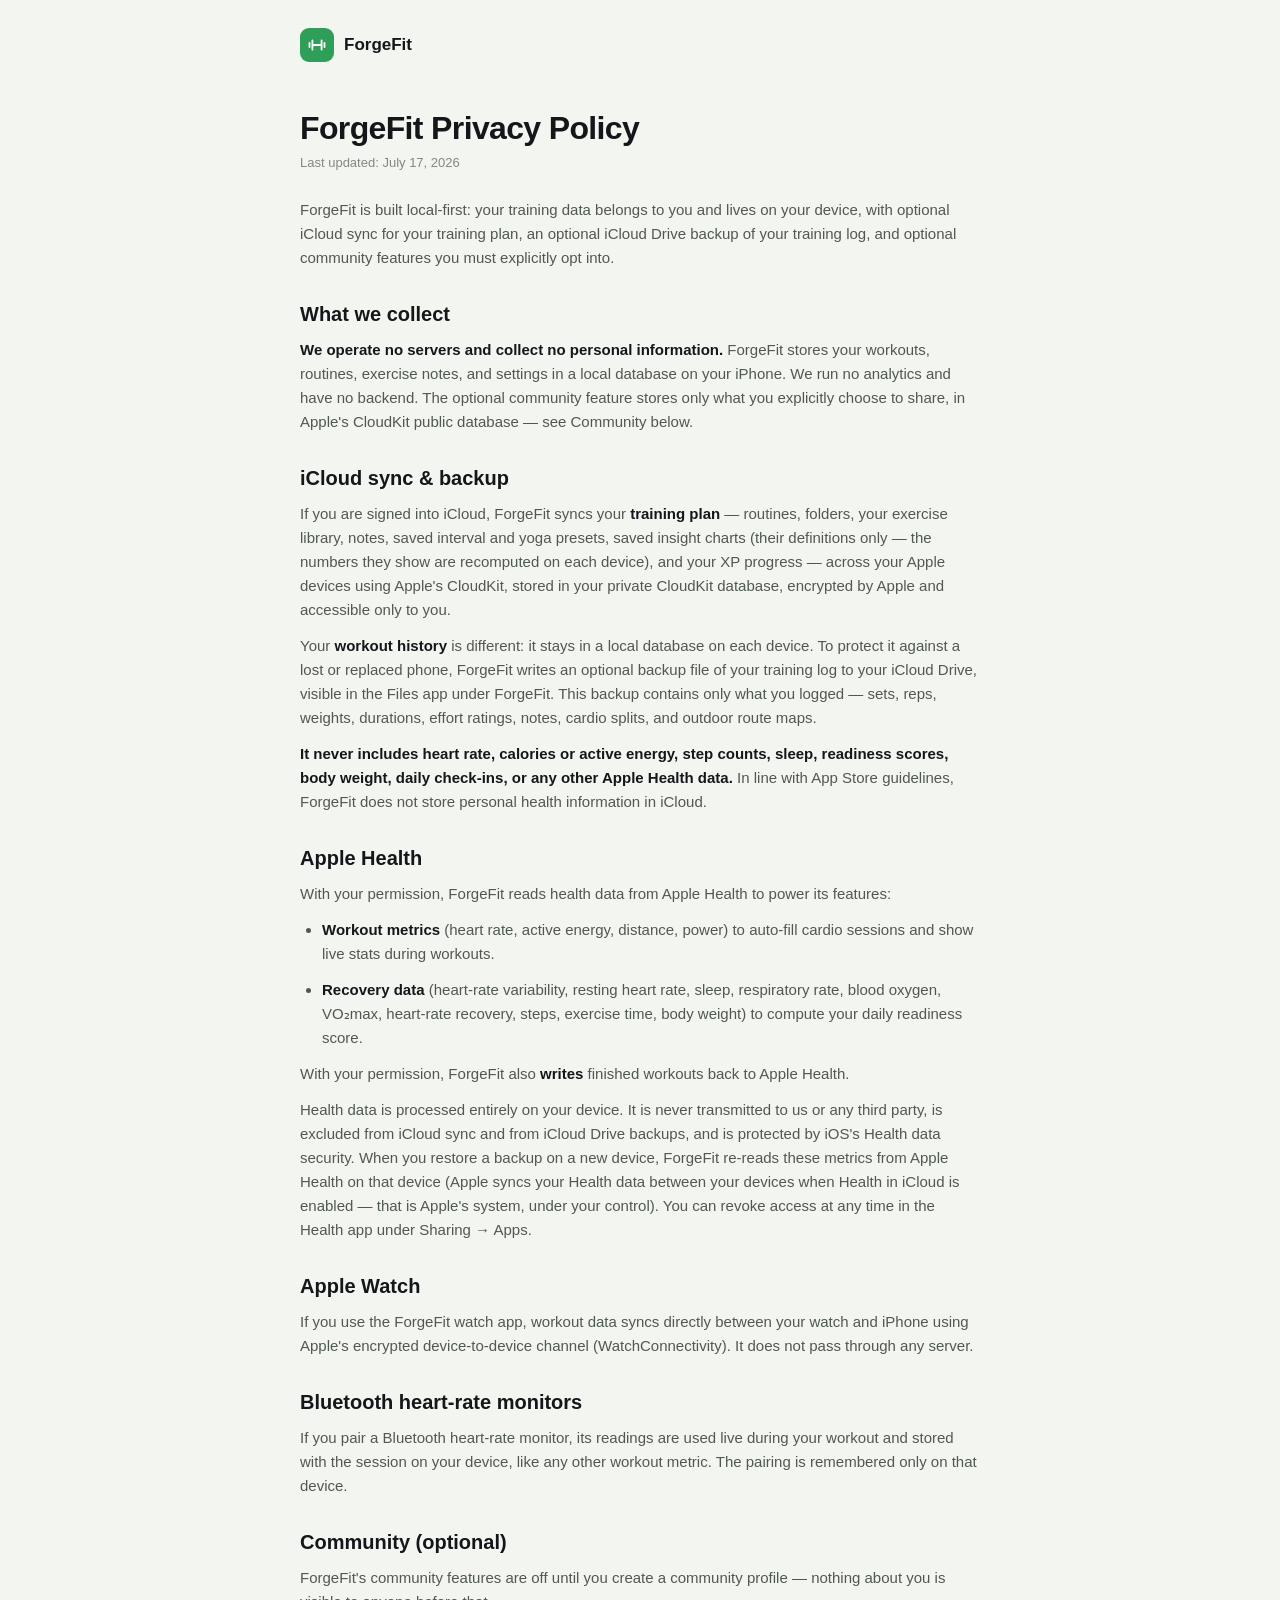
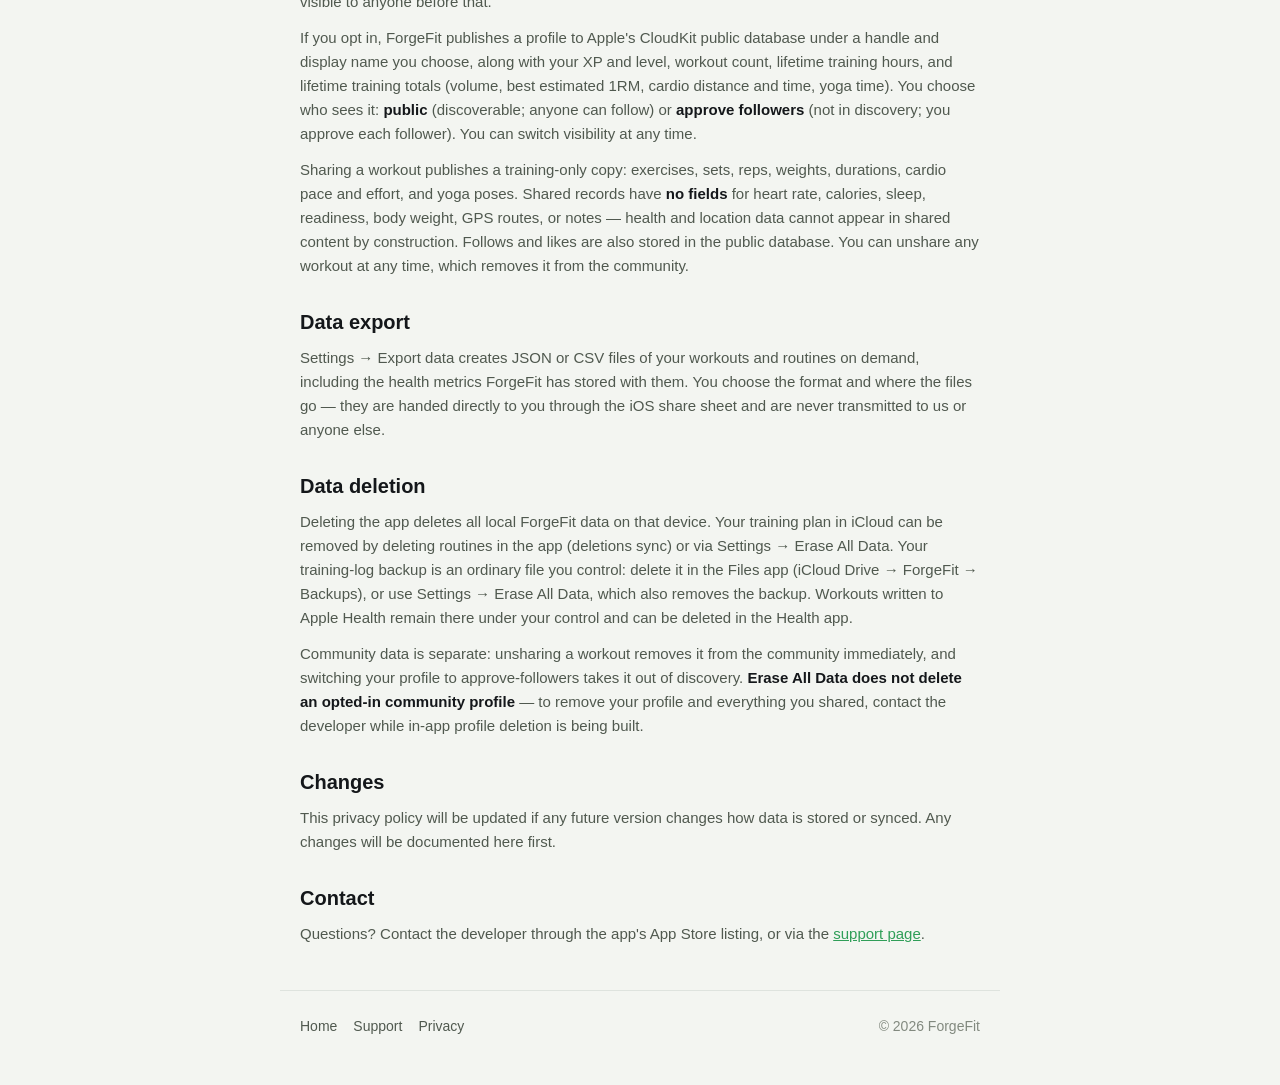
==== privacy.html @ 96e1629d "ForgeFit public site: landing, support, privacy pages Serves the App Store Connect marketing, suppor" ====
<!doctype html>
<html lang="en">
<head>
  <meta charset="utf-8">
  <meta name="viewport" content="width=device-width, initial-scale=1">
  <title>ForgeFit — Privacy Policy</title>
  <meta name="description" content="ForgeFit privacy policy: local-first training data, optional iCloud sync and backup, opt-in community, and how Apple Health data is handled.">
  <link rel="icon" href="data:image/svg+xml,%3Csvg xmlns='http://www.w3.org/2000/svg' viewBox='0 0 100 100'%3E%3Ctext y='.9em' font-size='90'%3E%F0%9F%8F%8B%EF%B8%8F%3C/text%3E%3C/svg%3E">
  <link rel="stylesheet" href="styles.css">
</head>
<body>
  <header class="site">
    <a href="./">
      <span class="mark" aria-hidden="true">
        <svg viewBox="0 0 24 24" fill="none" stroke="currentColor" stroke-width="2.2" stroke-linecap="round">
          <path d="M6.5 6.5v11M17.5 6.5v11M3 9.5v5M21 9.5v5M6.5 12h11"/>
        </svg>
      </span>
      ForgeFit
    </a>
  </header>

  <main>
    <article>
      <h1>ForgeFit Privacy Policy</h1>
      <p class="updated">Last updated: July 17, 2026</p>

      <p>ForgeFit is built local-first: your training data belongs to you and
      lives on your device, with optional iCloud sync for your training plan,
      an optional iCloud Drive backup of your training log, and optional
      community features you must explicitly opt into.</p>

      <h2>What we collect</h2>
      <p><strong>We operate no servers and collect no personal
      information.</strong> ForgeFit stores your workouts, routines, exercise
      notes, and settings in a local database on your iPhone. We run no
      analytics and have no backend. The optional community feature stores
      only what you explicitly choose to share, in Apple's CloudKit public
      database — see Community below.</p>

      <h2>iCloud sync &amp; backup</h2>
      <p>If you are signed into iCloud, ForgeFit syncs your <strong>training
      plan</strong> — routines, folders, your exercise library, notes, saved
      interval and yoga presets, saved insight charts (their definitions only —
      the numbers they show are recomputed on each device), and your XP
      progress — across your Apple devices using Apple's CloudKit, stored in
      your private CloudKit database, encrypted by Apple and accessible only
      to you.</p>
      <p>Your <strong>workout history</strong> is different: it stays in a
      local database on each device. To protect it against a lost or replaced
      phone, ForgeFit writes an optional backup file of your training log to
      your iCloud Drive, visible in the Files app under ForgeFit. This backup
      contains only what you logged — sets, reps, weights, durations, effort
      ratings, notes, cardio splits, and outdoor route maps.</p>
      <p><strong>It never includes heart rate, calories or active energy, step
      counts, sleep, readiness scores, body weight, daily check-ins, or any
      other Apple Health data.</strong> In line with App Store guidelines,
      ForgeFit does not store personal health information in iCloud.</p>

      <h2>Apple Health</h2>
      <p>With your permission, ForgeFit reads health data from Apple Health to
      power its features:</p>
      <ul>
        <li><strong>Workout metrics</strong> (heart rate, active energy,
        distance, power) to auto-fill cardio sessions and show live stats
        during workouts.</li>
        <li><strong>Recovery data</strong> (heart-rate variability, resting
        heart rate, sleep, respiratory rate, blood oxygen, VO₂max, heart-rate
        recovery, steps, exercise time, body weight) to compute your daily
        readiness score.</li>
      </ul>
      <p>With your permission, ForgeFit also <strong>writes</strong> finished
      workouts back to Apple Health.</p>
      <p>Health data is processed entirely on your device. It is never
      transmitted to us or any third party, is excluded from iCloud sync and
      from iCloud Drive backups, and is protected by iOS's Health data
      security. When you restore a backup on a new device, ForgeFit re-reads
      these metrics from Apple Health on that device (Apple syncs your Health
      data between your devices when Health in iCloud is enabled — that is
      Apple's system, under your control). You can revoke access at any time
      in the Health app under Sharing → Apps.</p>

      <h2>Apple Watch</h2>
      <p>If you use the ForgeFit watch app, workout data syncs directly
      between your watch and iPhone using Apple's encrypted device-to-device
      channel (WatchConnectivity). It does not pass through any server.</p>

      <h2>Bluetooth heart-rate monitors</h2>
      <p>If you pair a Bluetooth heart-rate monitor, its readings are used
      live during your workout and stored with the session on your device,
      like any other workout metric. The pairing is remembered only on that
      device.</p>

      <h2>Community (optional)</h2>
      <p>ForgeFit's community features are off until you create a community
      profile — nothing about you is visible to anyone before that.</p>
      <p>If you opt in, ForgeFit publishes a profile to Apple's CloudKit
      public database under a handle and display name you choose, along with
      your XP and level, workout count, lifetime training hours, and lifetime
      training totals (volume, best estimated 1RM, cardio distance and time,
      yoga time). You choose who sees it: <strong>public</strong>
      (discoverable; anyone can follow) or <strong>approve followers</strong>
      (not in discovery; you approve each follower). You can switch visibility
      at any time.</p>
      <p>Sharing a workout publishes a training-only copy: exercises, sets,
      reps, weights, durations, cardio pace and effort, and yoga poses. Shared
      records have <strong>no fields</strong> for heart rate, calories, sleep,
      readiness, body weight, GPS routes, or notes — health and location data
      cannot appear in shared content by construction. Follows and likes are
      also stored in the public database. You can unshare any workout at any
      time, which removes it from the community.</p>

      <h2>Data export</h2>
      <p>Settings → Export data creates JSON or CSV files of your workouts and
      routines on demand, including the health metrics ForgeFit has stored
      with them. You choose the format and where the files go — they are
      handed directly to you through the iOS share sheet and are never
      transmitted to us or anyone else.</p>

      <h2>Data deletion</h2>
      <p>Deleting the app deletes all local ForgeFit data on that device. Your
      training plan in iCloud can be removed by deleting routines in the app
      (deletions sync) or via Settings → Erase All Data. Your training-log
      backup is an ordinary file you control: delete it in the Files app
      (iCloud Drive → ForgeFit → Backups), or use Settings → Erase All Data,
      which also removes the backup. Workouts written to Apple Health remain
      there under your control and can be deleted in the Health app.</p>
      <p>Community data is separate: unsharing a workout removes it from the
      community immediately, and switching your profile to approve-followers
      takes it out of discovery. <strong>Erase All Data does not delete an
      opted-in community profile</strong> — to remove your profile and
      everything you shared, contact the developer while in-app profile
      deletion is being built.</p>

      <h2>Changes</h2>
      <p>This privacy policy will be updated if any future version changes how
      data is stored or synced. Any changes will be documented here first.</p>

      <h2>Contact</h2>
      <p>Questions? Contact the developer through the app's App Store listing,
      or via the <a href="support.html">support page</a>.</p>
    </article>
  </main>

  <footer>
    <nav>
      <a href="./">Home</a>
      <a href="support.html">Support</a>
      <a href="privacy.html">Privacy</a>
    </nav>
    <span class="spacer"></span>
    <span>© 2026 ForgeFit</span>
  </footer>
</body>
</html>
---- styles.css ----
/* ForgeFit site — Sage theme, mirrors the app's palette (Theme.swift). */
:root {
  --bg: #0e1116;
  --surface: #181b21;
  --surface-elevated: #20242b;
  --separator: #333942;
  --accent: #55b374;
  --accent-soft: rgba(85, 179, 116, 0.18);
  --mint: #34d399;
  --text: #ffffff;
  --text-2: #a4aba6;
  --text-3: #747a74;
}
@media (prefers-color-scheme: light) {
  :root {
    --bg: #f3f5f1;
    --surface: #ffffff;
    --surface-elevated: #ffffff;
    --separator: #dee3de;
    --accent: #2f9e58;
    --accent-soft: rgba(47, 158, 88, 0.14);
    --mint: #159873;
    --text: #14171a;
    --text-2: #50594f;
    --text-3: #82897f;
  }
}
* { box-sizing: border-box; margin: 0; padding: 0; }
html { -webkit-text-size-adjust: 100%; }
body {
  background: var(--bg);
  color: var(--text);
  font-family: -apple-system, BlinkMacSystemFont, "SF Pro Text", "Segoe UI", Roboto, Helvetica, Arial, sans-serif;
  line-height: 1.6;
}
main { max-width: 720px; margin: 0 auto; padding: 48px 20px 32px; }
header.site { max-width: 720px; margin: 0 auto; padding: 28px 20px 0; display: flex; align-items: center; gap: 10px; }
header.site a { color: var(--text); text-decoration: none; font-weight: 700; font-size: 17px; display: flex; align-items: center; gap: 10px; }
.mark {
  width: 34px; height: 34px; border-radius: 9px;
  background: var(--accent); color: #fff;
  display: inline-flex; align-items: center; justify-content: center;
}
.mark svg { width: 20px; height: 20px; }
h1 { font-size: 40px; line-height: 1.15; letter-spacing: -0.02em; margin-bottom: 12px; }
.tagline { font-size: 19px; color: var(--text-2); margin-bottom: 28px; }
.beta-pill {
  display: inline-block; font-size: 13px; font-weight: 600;
  color: var(--accent); background: var(--accent-soft);
  border-radius: 999px; padding: 6px 14px; margin-bottom: 20px;
}
section.cards { display: grid; gap: 14px; margin: 34px 0; }
.card {
  background: var(--surface); border: 1px solid var(--separator);
  border-radius: 16px; padding: 20px;
}
.card h2 { font-size: 17px; margin-bottom: 6px; }
.card p { font-size: 15px; color: var(--text-2); }
article h1 { font-size: 32px; margin-bottom: 6px; }
article .updated { color: var(--text-3); font-size: 13px; margin-bottom: 24px; }
article h2 { font-size: 20px; margin: 28px 0 8px; }
article p, article li { font-size: 15px; color: var(--text-2); margin-bottom: 12px; }
article ul { padding-left: 22px; margin-bottom: 12px; }
article strong { color: var(--text); }
a { color: var(--accent); }
footer {
  max-width: 720px; margin: 0 auto; padding: 24px 20px 48px;
  border-top: 1px solid var(--separator);
  display: flex; flex-wrap: wrap; gap: 16px; align-items: center;
  color: var(--text-3); font-size: 14px;
}
footer nav { display: flex; gap: 16px; }
footer a { color: var(--text-2); text-decoration: none; }
footer a:hover { color: var(--accent); }
.spacer { flex: 1; }
@media (max-width: 480px) { h1 { font-size: 32px; } }
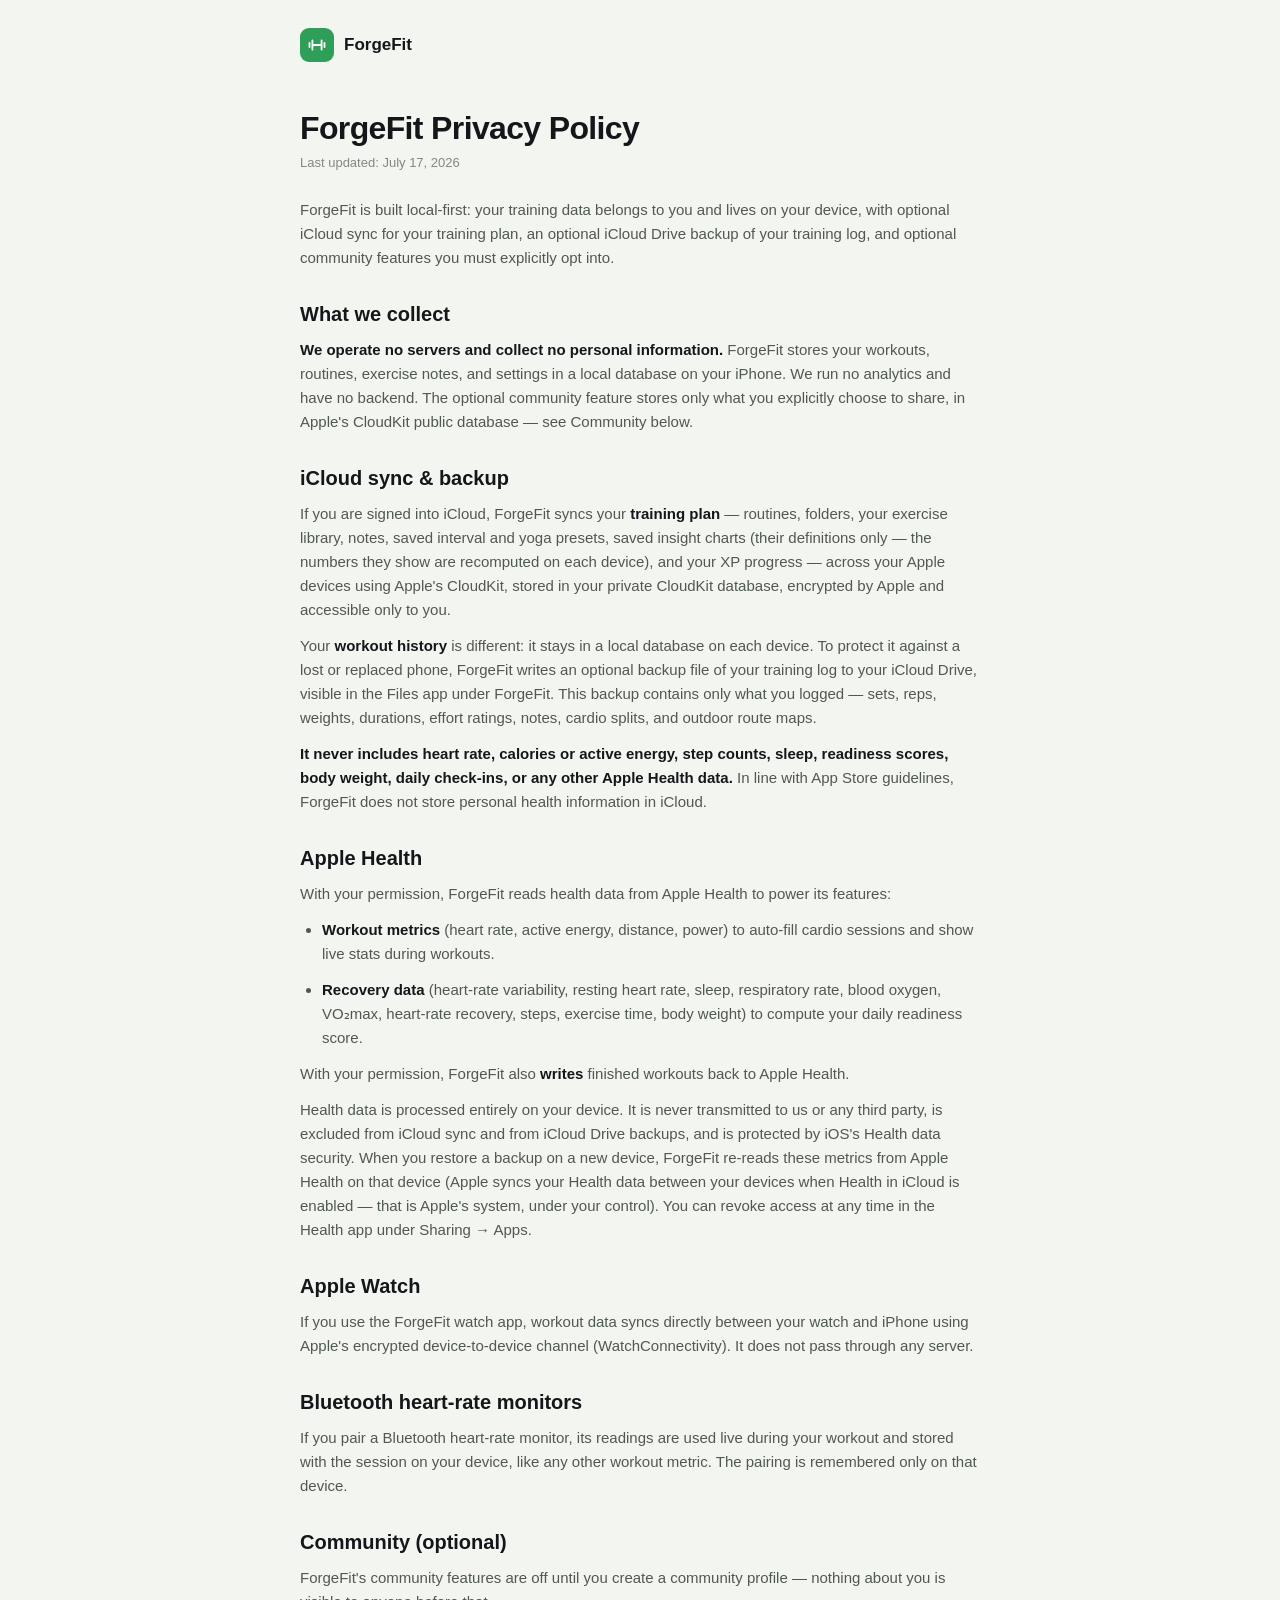
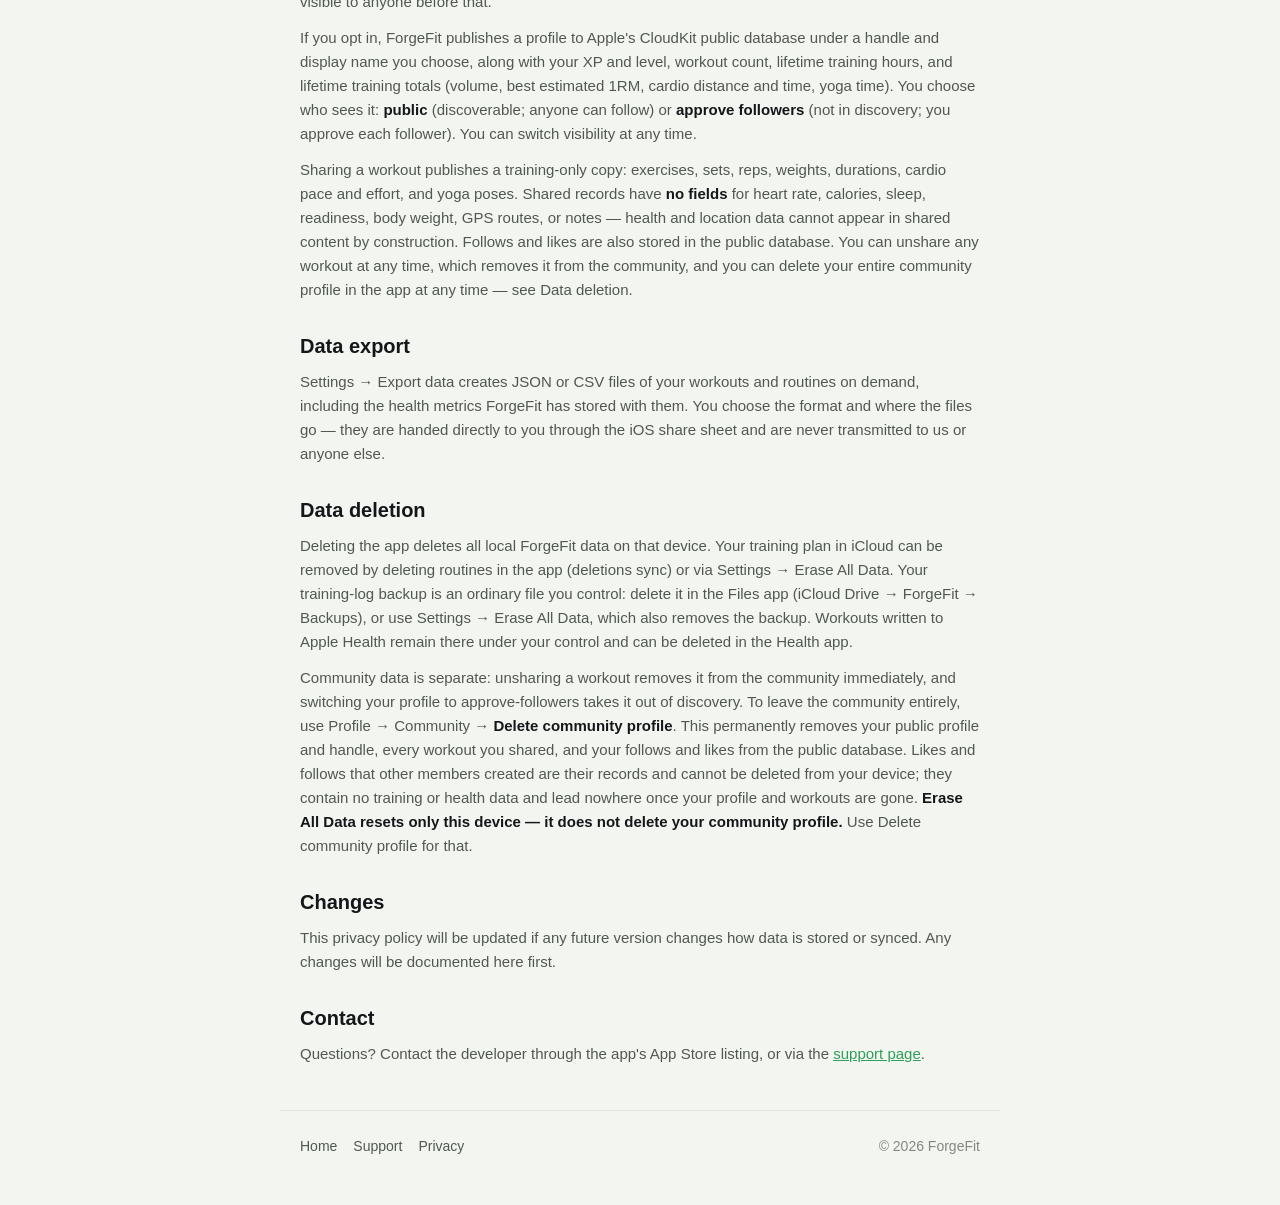
==== commit 8b4d22b1: "Privacy: in-app community profile deletion wording Matches the app's updated policy mirrors (Profile" ====
--- a/privacy.html
+++ b/privacy.html
@@ -108,7 +108,8 @@
       readiness, body weight, GPS routes, or notes — health and location data
       cannot appear in shared content by construction. Follows and likes are
       also stored in the public database. You can unshare any workout at any
-      time, which removes it from the community.</p>
+      time, which removes it from the community, and you can delete your
+      entire community profile in the app at any time — see Data deletion.</p>
 
       <h2>Data export</h2>
       <p>Settings → Export data creates JSON or CSV files of your workouts and
@@ -127,10 +128,15 @@
       there under your control and can be deleted in the Health app.</p>
       <p>Community data is separate: unsharing a workout removes it from the
       community immediately, and switching your profile to approve-followers
-      takes it out of discovery. <strong>Erase All Data does not delete an
-      opted-in community profile</strong> — to remove your profile and
-      everything you shared, contact the developer while in-app profile
-      deletion is being built.</p>
+      takes it out of discovery. To leave the community entirely, use
+      Profile → Community → <strong>Delete community profile</strong>. This
+      permanently removes your public profile and handle, every workout you
+      shared, and your follows and likes from the public database. Likes and
+      follows that other members created are their records and cannot be
+      deleted from your device; they contain no training or health data and
+      lead nowhere once your profile and workouts are gone. <strong>Erase All
+      Data resets only this device — it does not delete your community
+      profile.</strong> Use Delete community profile for that.</p>
 
       <h2>Changes</h2>
       <p>This privacy policy will be updated if any future version changes how
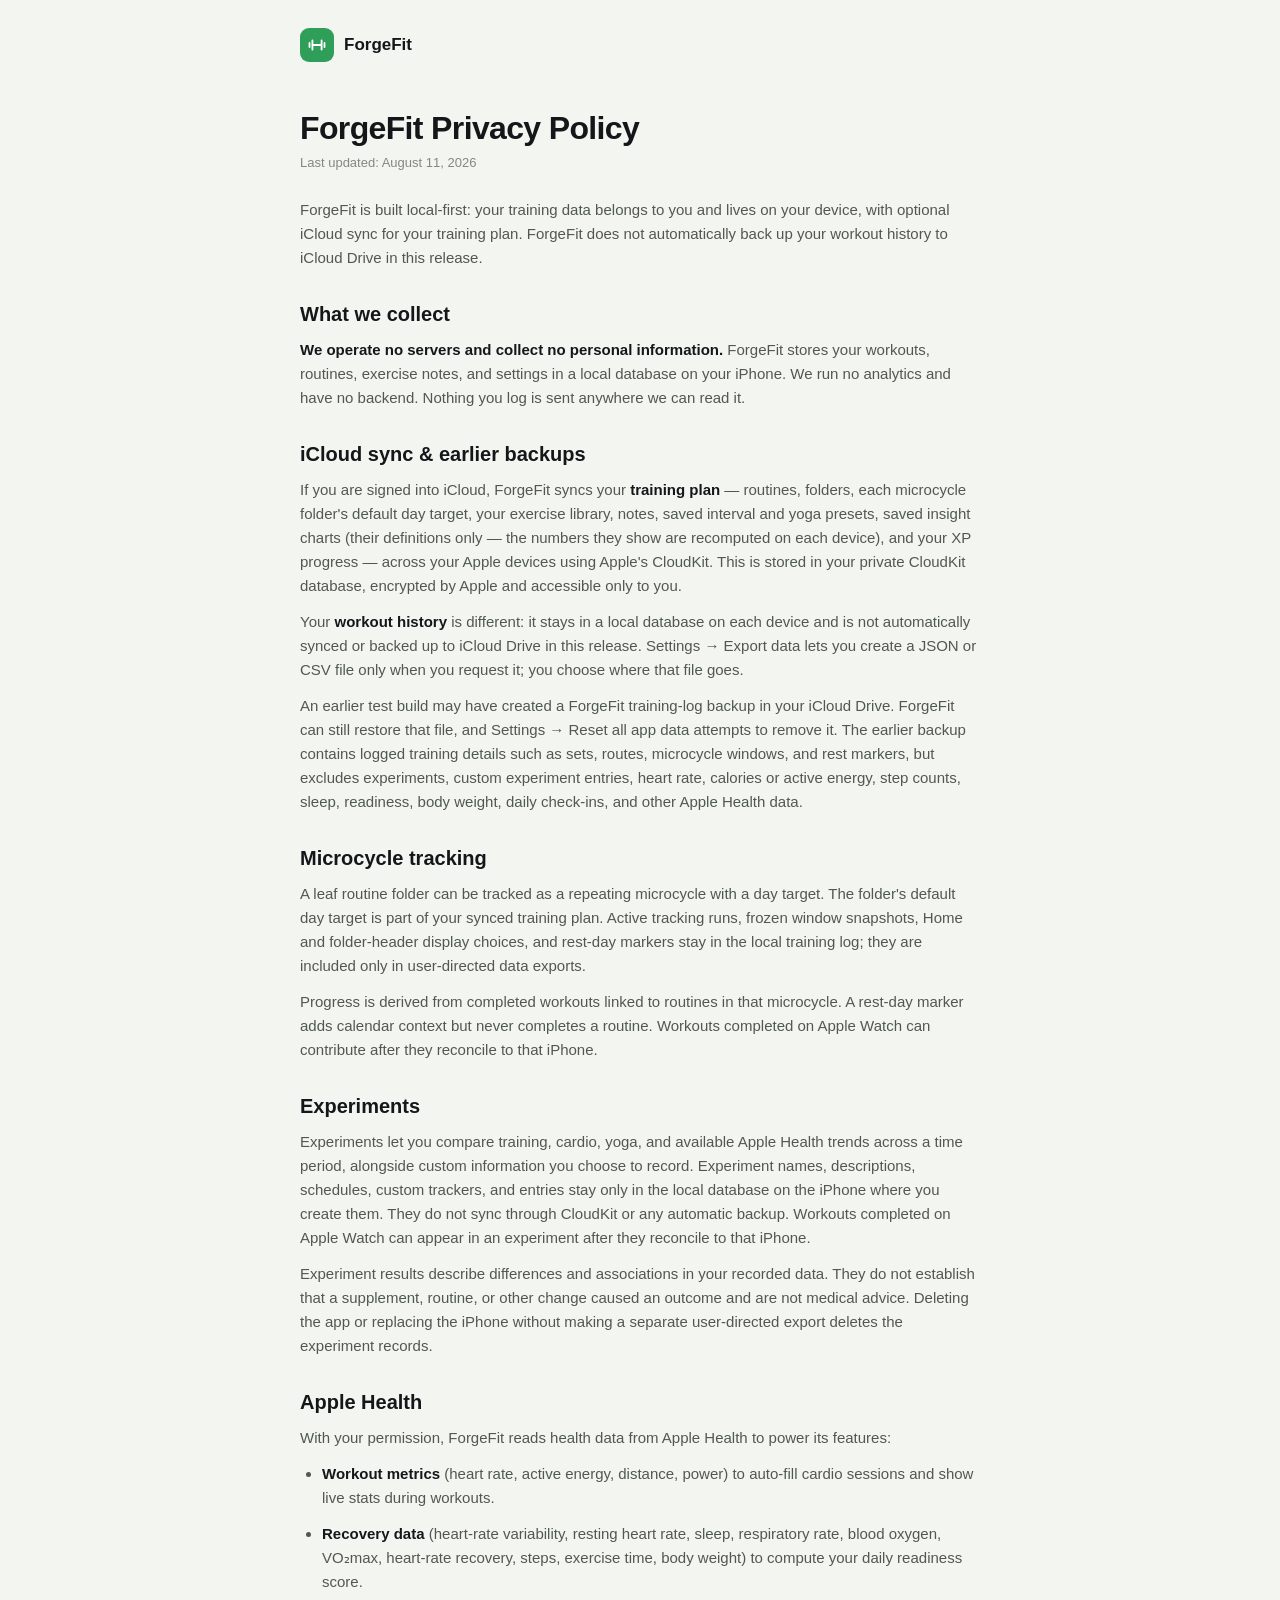
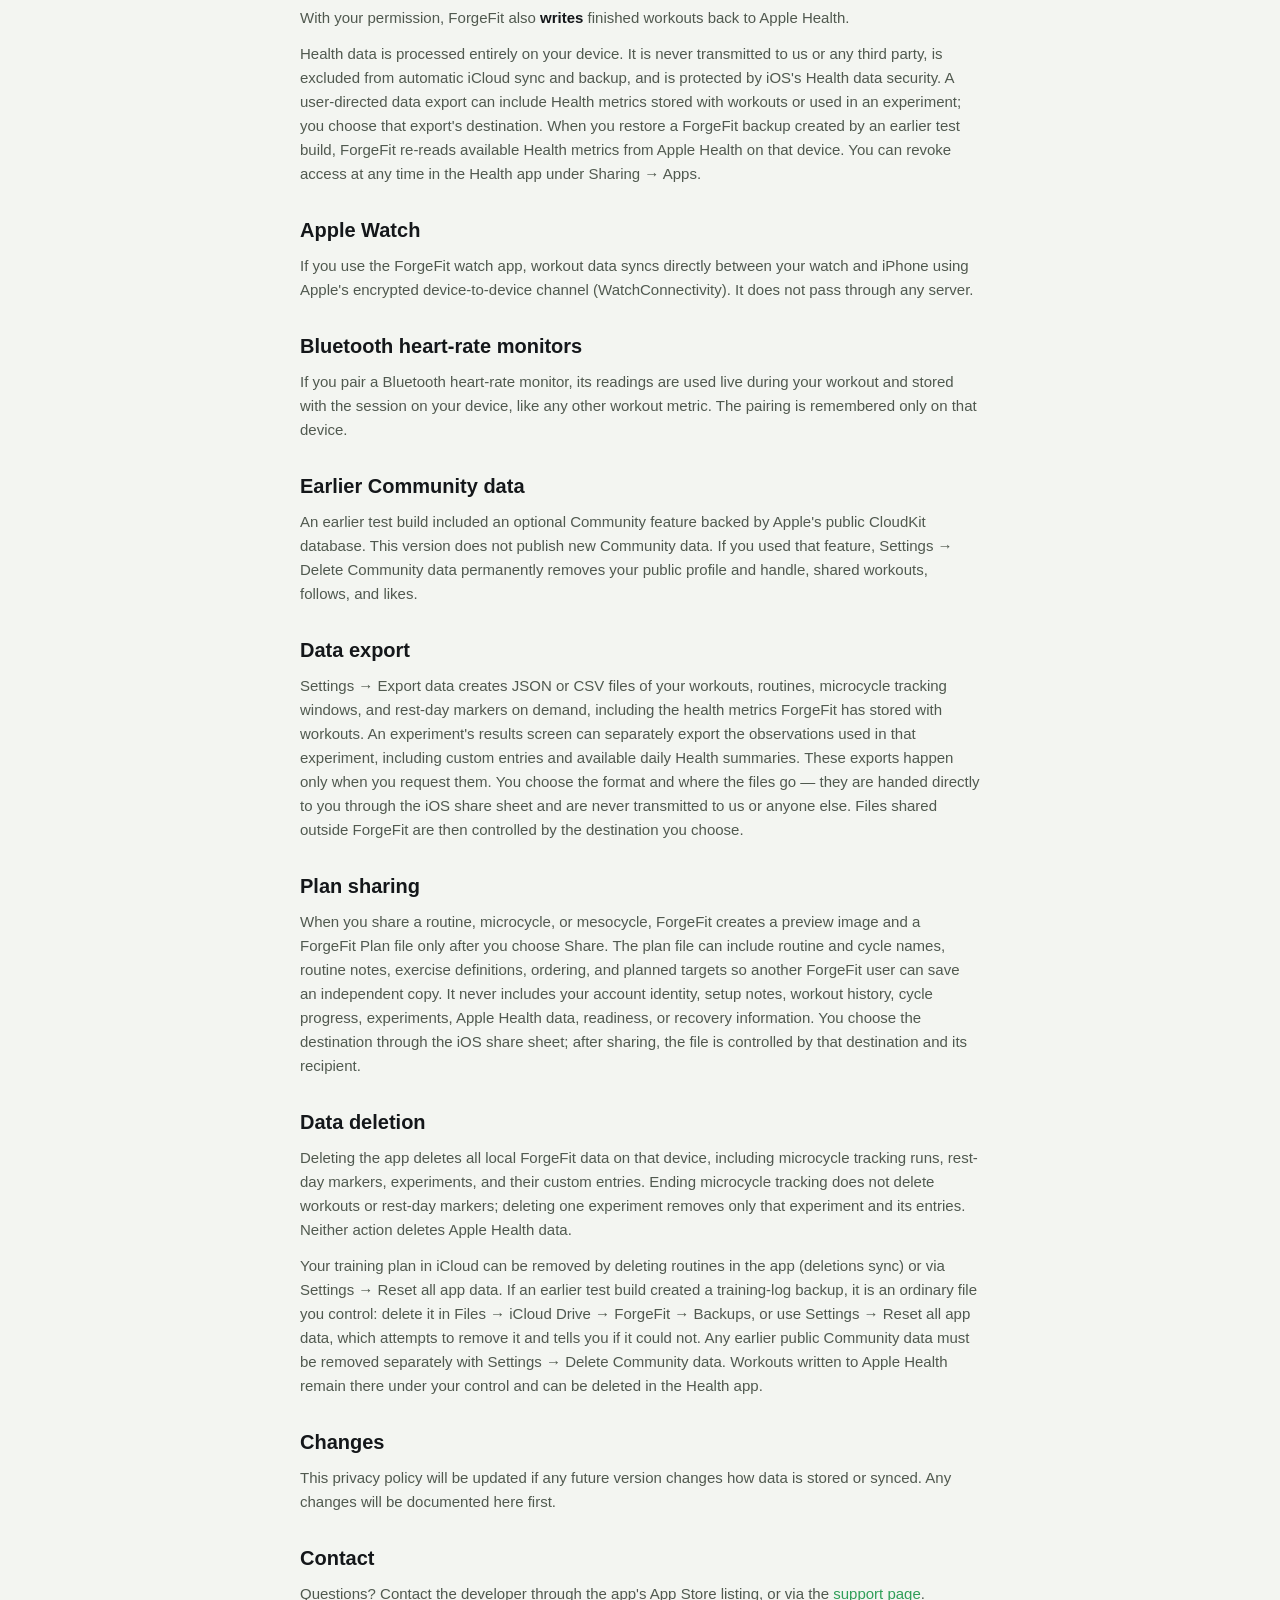
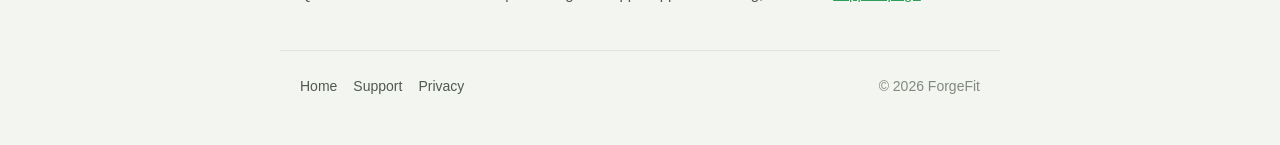
==== commit cc38c652: "Update privacy policy for 1.0 release" ====
--- a/privacy.html
+++ b/privacy.html
@@ -4,7 +4,7 @@
   <meta charset="utf-8">
   <meta name="viewport" content="width=device-width, initial-scale=1">
   <title>ForgeFit — Privacy Policy</title>
-  <meta name="description" content="ForgeFit privacy policy: local-first training data, optional iCloud sync and backup, opt-in community, and how Apple Health data is handled.">
+  <meta name="description" content="ForgeFit privacy policy: local-first training data, optional private iCloud plan sync, no automatic workout-history backup, and how Apple Health data is handled.">
   <link rel="icon" href="data:image/svg+xml,%3Csvg xmlns='http://www.w3.org/2000/svg' viewBox='0 0 100 100'%3E%3Ctext y='.9em' font-size='90'%3E%F0%9F%8F%8B%EF%B8%8F%3C/text%3E%3C/svg%3E">
   <link rel="stylesheet" href="styles.css">
 </head>
@@ -23,39 +23,65 @@
   <main>
     <article>
       <h1>ForgeFit Privacy Policy</h1>
-      <p class="updated">Last updated: July 17, 2026</p>
+      <p class="updated">Last updated: August 11, 2026</p>
 
       <p>ForgeFit is built local-first: your training data belongs to you and
-      lives on your device, with optional iCloud sync for your training plan,
-      an optional iCloud Drive backup of your training log, and optional
-      community features you must explicitly opt into.</p>
+      lives on your device, with optional iCloud sync for your training plan.
+      ForgeFit does not automatically back up your workout history to iCloud
+      Drive in this release.</p>
 
       <h2>What we collect</h2>
       <p><strong>We operate no servers and collect no personal
       information.</strong> ForgeFit stores your workouts, routines, exercise
       notes, and settings in a local database on your iPhone. We run no
-      analytics and have no backend. The optional community feature stores
-      only what you explicitly choose to share, in Apple's CloudKit public
-      database — see Community below.</p>
+      analytics and have no backend. Nothing you log is sent anywhere we can
+      read it.</p>
 
-      <h2>iCloud sync &amp; backup</h2>
+      <h2>iCloud sync &amp; earlier backups</h2>
       <p>If you are signed into iCloud, ForgeFit syncs your <strong>training
-      plan</strong> — routines, folders, your exercise library, notes, saved
-      interval and yoga presets, saved insight charts (their definitions only —
-      the numbers they show are recomputed on each device), and your XP
-      progress — across your Apple devices using Apple's CloudKit, stored in
-      your private CloudKit database, encrypted by Apple and accessible only
-      to you.</p>
+      plan</strong> — routines, folders, each microcycle folder's default day
+      target, your exercise library, notes, saved interval and yoga presets,
+      saved insight charts (their definitions only — the numbers they show are
+      recomputed on each device), and your XP progress — across your Apple
+      devices using Apple's CloudKit. This is stored in your private CloudKit
+      database, encrypted by Apple and accessible only to you.</p>
       <p>Your <strong>workout history</strong> is different: it stays in a
-      local database on each device. To protect it against a lost or replaced
-      phone, ForgeFit writes an optional backup file of your training log to
-      your iCloud Drive, visible in the Files app under ForgeFit. This backup
-      contains only what you logged — sets, reps, weights, durations, effort
-      ratings, notes, cardio splits, and outdoor route maps.</p>
-      <p><strong>It never includes heart rate, calories or active energy, step
-      counts, sleep, readiness scores, body weight, daily check-ins, or any
-      other Apple Health data.</strong> In line with App Store guidelines,
-      ForgeFit does not store personal health information in iCloud.</p>
+      local database on each device and is not automatically synced or backed
+      up to iCloud Drive in this release. Settings → Export data lets you create
+      a JSON or CSV file only when you request it; you choose where that file
+      goes.</p>
+      <p>An earlier test build may have created a ForgeFit training-log backup
+      in your iCloud Drive. ForgeFit can still restore that file, and Settings →
+      Reset all app data attempts to remove it. The earlier backup contains
+      logged training details such as sets, routes, microcycle windows, and rest
+      markers, but excludes experiments, custom experiment entries, heart rate,
+      calories or active energy, step counts, sleep, readiness, body weight,
+      daily check-ins, and other Apple Health data.</p>
+
+      <h2>Microcycle tracking</h2>
+      <p>A leaf routine folder can be tracked as a repeating microcycle with a
+      day target. The folder's default day target is part of your synced
+      training plan. Active tracking runs, frozen window snapshots, Home and
+      folder-header display choices, and rest-day markers stay in the local
+      training log; they are included only in user-directed data exports.</p>
+      <p>Progress is derived from completed workouts linked to routines in that
+      microcycle. A rest-day marker adds calendar context but never completes a
+      routine. Workouts completed on Apple Watch can contribute after they
+      reconcile to that iPhone.</p>
+
+      <h2>Experiments</h2>
+      <p>Experiments let you compare training, cardio, yoga, and available Apple
+      Health trends across a time period, alongside custom information you
+      choose to record. Experiment names, descriptions, schedules, custom
+      trackers, and entries stay only in the local database on the iPhone where
+      you create them. They do not sync through CloudKit or any automatic
+      backup. Workouts completed on Apple Watch can appear in an experiment
+      after they reconcile to that iPhone.</p>
+      <p>Experiment results describe differences and associations in your
+      recorded data. They do not establish that a supplement, routine, or other
+      change caused an outcome and are not medical advice. Deleting the app or
+      replacing the iPhone without making a separate user-directed export
+      deletes the experiment records.</p>
 
       <h2>Apple Health</h2>
       <p>With your permission, ForgeFit reads health data from Apple Health to
@@ -72,71 +98,69 @@
       <p>With your permission, ForgeFit also <strong>writes</strong> finished
       workouts back to Apple Health.</p>
       <p>Health data is processed entirely on your device. It is never
-      transmitted to us or any third party, is excluded from iCloud sync and
-      from iCloud Drive backups, and is protected by iOS's Health data
-      security. When you restore a backup on a new device, ForgeFit re-reads
-      these metrics from Apple Health on that device (Apple syncs your Health
-      data between your devices when Health in iCloud is enabled — that is
-      Apple's system, under your control). You can revoke access at any time
-      in the Health app under Sharing → Apps.</p>
+      transmitted to us or any third party, is excluded from automatic iCloud
+      sync and backup, and is protected by iOS's Health data security. A
+      user-directed data export can include Health metrics stored with workouts
+      or used in an experiment; you choose that export's destination. When you
+      restore a ForgeFit backup created by an earlier test build, ForgeFit
+      re-reads available Health metrics from Apple Health on that device. You
+      can revoke access at any time in the Health app under Sharing → Apps.</p>
 
       <h2>Apple Watch</h2>
-      <p>If you use the ForgeFit watch app, workout data syncs directly
-      between your watch and iPhone using Apple's encrypted device-to-device
-      channel (WatchConnectivity). It does not pass through any server.</p>
+      <p>If you use the ForgeFit watch app, workout data syncs directly between
+      your watch and iPhone using Apple's encrypted device-to-device channel
+      (WatchConnectivity). It does not pass through any server.</p>
 
       <h2>Bluetooth heart-rate monitors</h2>
-      <p>If you pair a Bluetooth heart-rate monitor, its readings are used
-      live during your workout and stored with the session on your device,
-      like any other workout metric. The pairing is remembered only on that
-      device.</p>
+      <p>If you pair a Bluetooth heart-rate monitor, its readings are used live
+      during your workout and stored with the session on your device, like any
+      other workout metric. The pairing is remembered only on that device.</p>
 
-      <h2>Community (optional)</h2>
-      <p>ForgeFit's community features are off until you create a community
-      profile — nothing about you is visible to anyone before that.</p>
-      <p>If you opt in, ForgeFit publishes a profile to Apple's CloudKit
-      public database under a handle and display name you choose, along with
-      your XP and level, workout count, lifetime training hours, and lifetime
-      training totals (volume, best estimated 1RM, cardio distance and time,
-      yoga time). You choose who sees it: <strong>public</strong>
-      (discoverable; anyone can follow) or <strong>approve followers</strong>
-      (not in discovery; you approve each follower). You can switch visibility
-      at any time.</p>
-      <p>Sharing a workout publishes a training-only copy: exercises, sets,
-      reps, weights, durations, cardio pace and effort, and yoga poses. Shared
-      records have <strong>no fields</strong> for heart rate, calories, sleep,
-      readiness, body weight, GPS routes, or notes — health and location data
-      cannot appear in shared content by construction. Follows and likes are
-      also stored in the public database. You can unshare any workout at any
-      time, which removes it from the community, and you can delete your
-      entire community profile in the app at any time — see Data deletion.</p>
+      <h2>Earlier Community data</h2>
+      <p>An earlier test build included an optional Community feature backed by
+      Apple's public CloudKit database. This version does not publish new
+      Community data. If you used that feature, Settings → Delete Community data
+      permanently removes your public profile and handle, shared workouts,
+      follows, and likes.</p>
 
       <h2>Data export</h2>
-      <p>Settings → Export data creates JSON or CSV files of your workouts and
-      routines on demand, including the health metrics ForgeFit has stored
-      with them. You choose the format and where the files go — they are
-      handed directly to you through the iOS share sheet and are never
-      transmitted to us or anyone else.</p>
+      <p>Settings → Export data creates JSON or CSV files of your workouts,
+      routines, microcycle tracking windows, and rest-day markers on demand,
+      including the health metrics ForgeFit has stored with workouts. An
+      experiment's results screen can separately export the observations used
+      in that experiment, including custom entries and available daily Health
+      summaries. These exports happen only when you request them. You choose the
+      format and where the files go — they are handed directly to you through
+      the iOS share sheet and are never transmitted to us or anyone else. Files
+      shared outside ForgeFit are then controlled by the destination you
+      choose.</p>
+
+      <h2>Plan sharing</h2>
+      <p>When you share a routine, microcycle, or mesocycle, ForgeFit creates a
+      preview image and a ForgeFit Plan file only after you choose Share. The
+      plan file can include routine and cycle names, routine notes, exercise
+      definitions, ordering, and planned targets so another ForgeFit user can
+      save an independent copy. It never includes your account identity, setup
+      notes, workout history, cycle progress, experiments, Apple Health data,
+      readiness, or recovery information. You choose the destination through
+      the iOS share sheet; after sharing, the file is controlled by that
+      destination and its recipient.</p>
 
       <h2>Data deletion</h2>
-      <p>Deleting the app deletes all local ForgeFit data on that device. Your
-      training plan in iCloud can be removed by deleting routines in the app
-      (deletions sync) or via Settings → Erase All Data. Your training-log
-      backup is an ordinary file you control: delete it in the Files app
-      (iCloud Drive → ForgeFit → Backups), or use Settings → Erase All Data,
-      which also removes the backup. Workouts written to Apple Health remain
-      there under your control and can be deleted in the Health app.</p>
-      <p>Community data is separate: unsharing a workout removes it from the
-      community immediately, and switching your profile to approve-followers
-      takes it out of discovery. To leave the community entirely, use
-      Profile → Community → <strong>Delete community profile</strong>. This
-      permanently removes your public profile and handle, every workout you
-      shared, and your follows and likes from the public database. Likes and
-      follows that other members created are their records and cannot be
-      deleted from your device; they contain no training or health data and
-      lead nowhere once your profile and workouts are gone. <strong>Erase All
-      Data resets only this device — it does not delete your community
-      profile.</strong> Use Delete community profile for that.</p>
+      <p>Deleting the app deletes all local ForgeFit data on that device,
+      including microcycle tracking runs, rest-day markers, experiments, and
+      their custom entries. Ending microcycle tracking does not delete workouts
+      or rest-day markers; deleting one experiment removes only that experiment
+      and its entries. Neither action deletes Apple Health data.</p>
+      <p>Your training plan in iCloud can be removed by deleting routines in the
+      app (deletions sync) or via Settings → Reset all app data. If an earlier
+      test build created a training-log backup, it is an ordinary file you
+      control: delete it in Files → iCloud Drive → ForgeFit → Backups, or use
+      Settings → Reset all app data, which attempts to remove it and tells you
+      if it could not. Any earlier public Community data must be removed
+      separately with Settings → Delete Community data. Workouts written to
+      Apple Health remain there under your control and can be deleted in the
+      Health app.</p>
 
       <h2>Changes</h2>
       <p>This privacy policy will be updated if any future version changes how
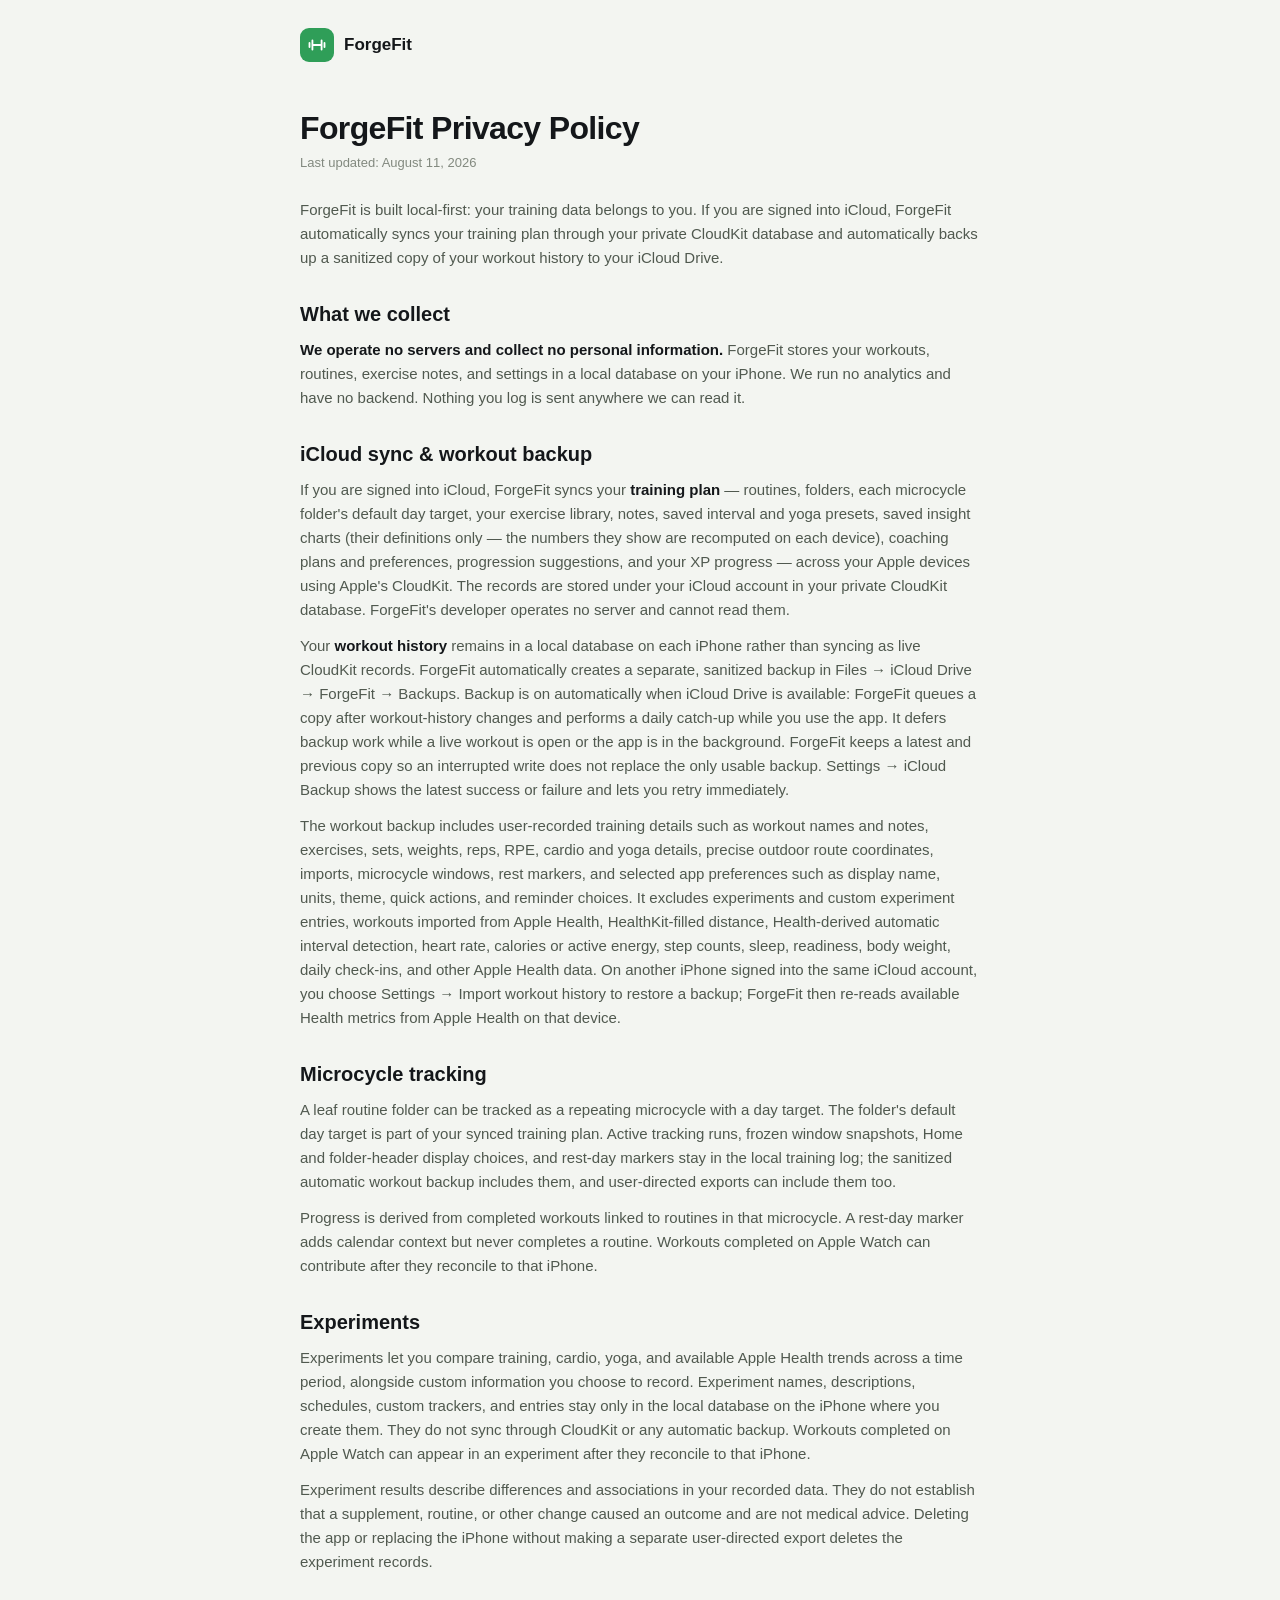
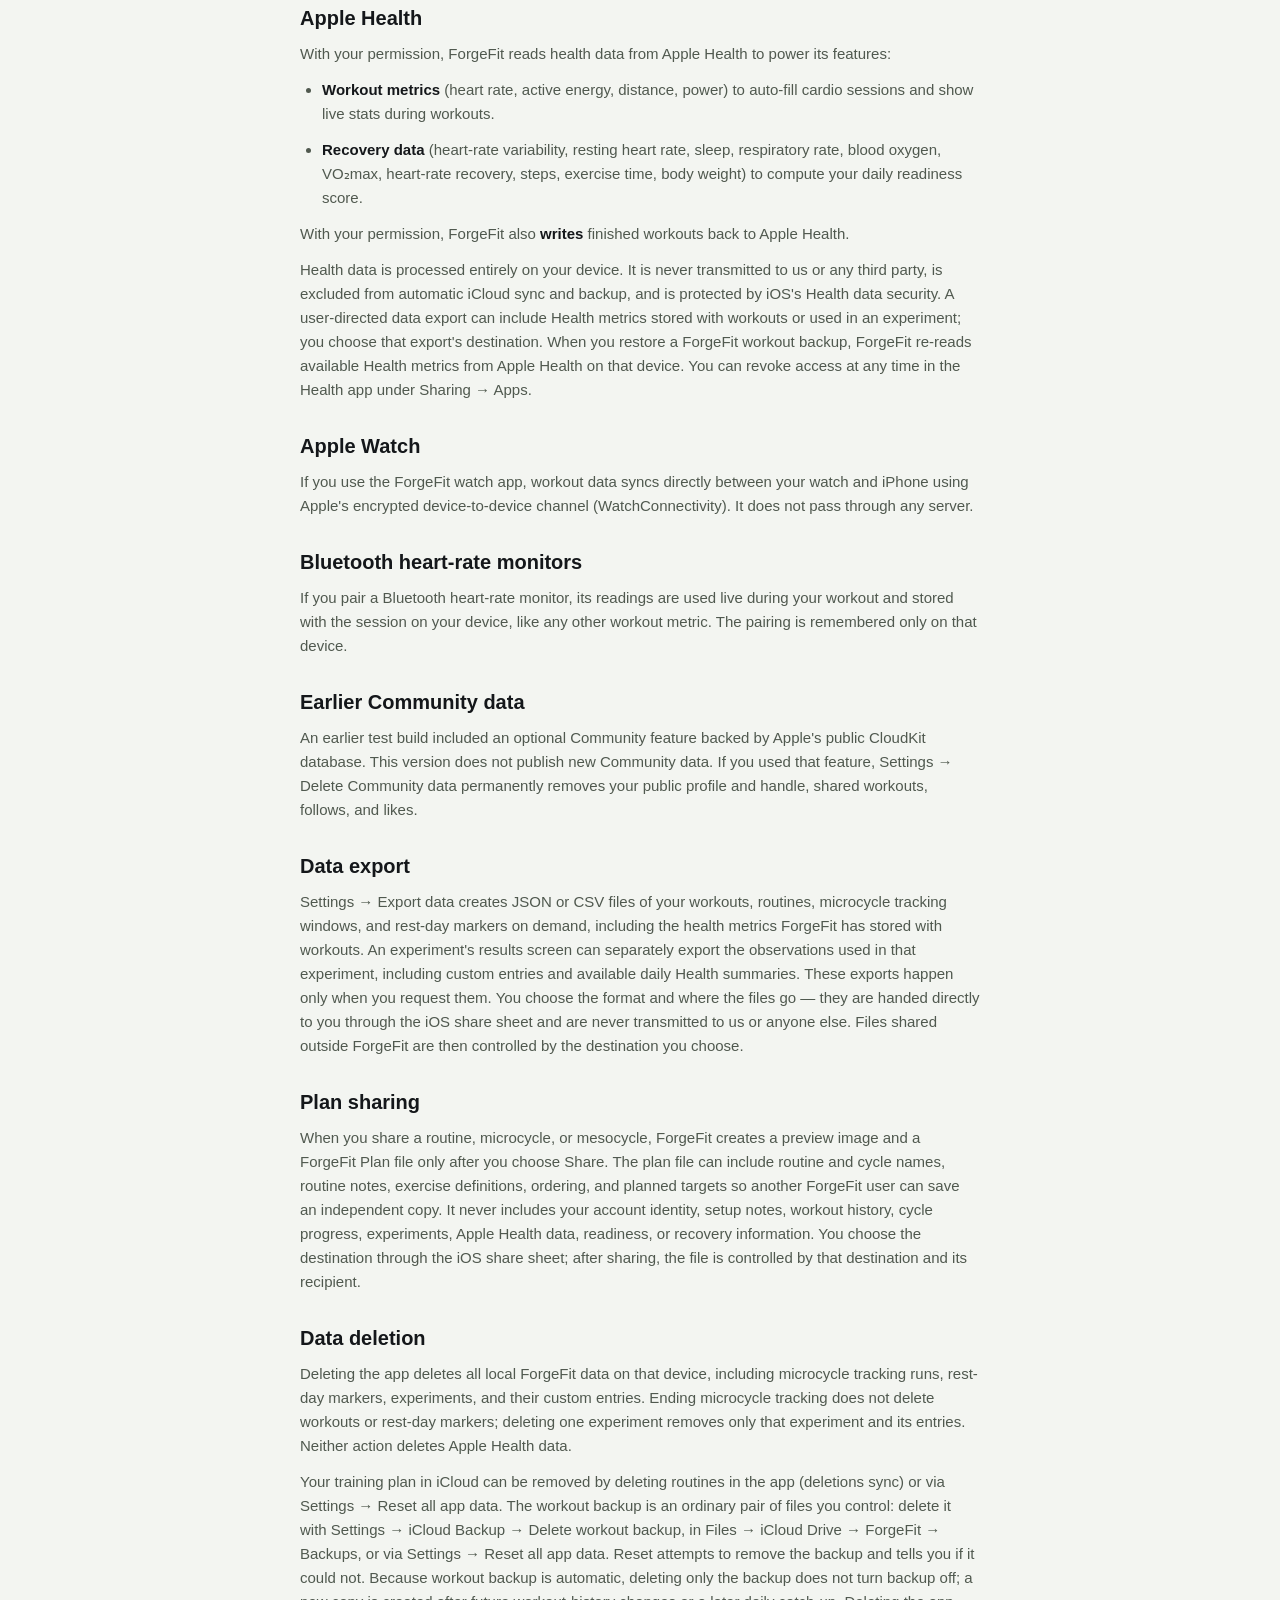
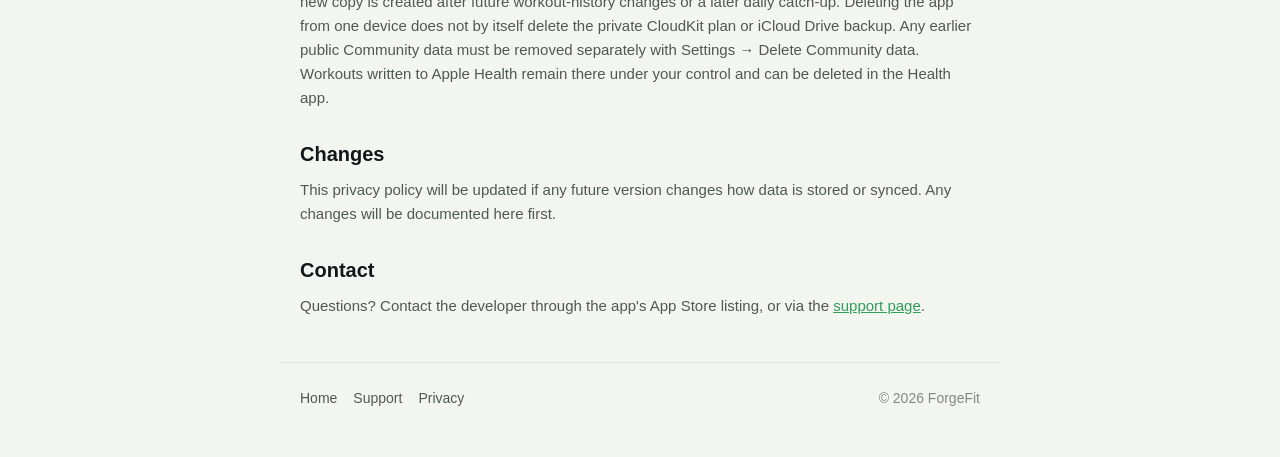
==== commit e20b60dc: "Document automatic iCloud workout backup" ====
--- a/privacy.html
+++ b/privacy.html
@@ -4,7 +4,7 @@
   <meta charset="utf-8">
   <meta name="viewport" content="width=device-width, initial-scale=1">
   <title>ForgeFit — Privacy Policy</title>
-  <meta name="description" content="ForgeFit privacy policy: local-first training data, optional private iCloud plan sync, no automatic workout-history backup, and how Apple Health data is handled.">
+  <meta name="description" content="ForgeFit privacy policy: local-first training data, automatic private iCloud plan sync, sanitized workout-history backup, and how Apple Health data is handled.">
   <link rel="icon" href="data:image/svg+xml,%3Csvg xmlns='http://www.w3.org/2000/svg' viewBox='0 0 100 100'%3E%3Ctext y='.9em' font-size='90'%3E%F0%9F%8F%8B%EF%B8%8F%3C/text%3E%3C/svg%3E">
   <link rel="stylesheet" href="styles.css">
 </head>
@@ -25,10 +25,10 @@
       <h1>ForgeFit Privacy Policy</h1>
       <p class="updated">Last updated: August 11, 2026</p>
 
-      <p>ForgeFit is built local-first: your training data belongs to you and
-      lives on your device, with optional iCloud sync for your training plan.
-      ForgeFit does not automatically back up your workout history to iCloud
-      Drive in this release.</p>
+      <p>ForgeFit is built local-first: your training data belongs to you. If
+      you are signed into iCloud, ForgeFit automatically syncs your training
+      plan through your private CloudKit database and automatically backs up a
+      sanitized copy of your workout history to your iCloud Drive.</p>
 
       <h2>What we collect</h2>
       <p><strong>We operate no servers and collect no personal
@@ -37,33 +37,46 @@
       analytics and have no backend. Nothing you log is sent anywhere we can
       read it.</p>
 
-      <h2>iCloud sync &amp; earlier backups</h2>
+      <h2>iCloud sync &amp; workout backup</h2>
       <p>If you are signed into iCloud, ForgeFit syncs your <strong>training
       plan</strong> — routines, folders, each microcycle folder's default day
       target, your exercise library, notes, saved interval and yoga presets,
       saved insight charts (their definitions only — the numbers they show are
-      recomputed on each device), and your XP progress — across your Apple
-      devices using Apple's CloudKit. This is stored in your private CloudKit
-      database, encrypted by Apple and accessible only to you.</p>
-      <p>Your <strong>workout history</strong> is different: it stays in a
-      local database on each device and is not automatically synced or backed
-      up to iCloud Drive in this release. Settings → Export data lets you create
-      a JSON or CSV file only when you request it; you choose where that file
-      goes.</p>
-      <p>An earlier test build may have created a ForgeFit training-log backup
-      in your iCloud Drive. ForgeFit can still restore that file, and Settings →
-      Reset all app data attempts to remove it. The earlier backup contains
-      logged training details such as sets, routes, microcycle windows, and rest
-      markers, but excludes experiments, custom experiment entries, heart rate,
-      calories or active energy, step counts, sleep, readiness, body weight,
-      daily check-ins, and other Apple Health data.</p>
+      recomputed on each device), coaching plans and preferences, progression
+      suggestions, and your XP progress — across your Apple devices using
+      Apple's CloudKit. The records are stored under your iCloud account in
+      your private CloudKit database. ForgeFit's developer operates no server
+      and cannot read them.</p>
+      <p>Your <strong>workout history</strong> remains in a local database on
+      each iPhone rather than syncing as live CloudKit records. ForgeFit
+      automatically creates a separate, sanitized backup in Files → iCloud
+      Drive → ForgeFit → Backups. Backup is on automatically when iCloud Drive
+      is available: ForgeFit queues a copy after workout-history changes and
+      performs a daily catch-up while you use the app. It defers backup work
+      while a live workout is open or the app is in the background. ForgeFit
+      keeps a latest and previous copy so an interrupted write does not replace
+      the only usable backup. Settings → iCloud Backup shows the latest success
+      or failure and lets you retry immediately.</p>
+      <p>The workout backup includes user-recorded training details such as
+      workout names and notes, exercises, sets, weights, reps, RPE, cardio and
+      yoga details, precise outdoor route coordinates, imports, microcycle
+      windows, rest markers, and selected app preferences such as display name,
+      units, theme, quick actions, and reminder choices. It excludes experiments
+      and custom experiment entries, workouts imported from Apple Health,
+      HealthKit-filled distance, Health-derived automatic interval detection,
+      heart rate, calories or active energy, step counts, sleep, readiness, body
+      weight, daily check-ins, and other Apple Health data. On another iPhone
+      signed into the same iCloud account, you choose Settings → Import workout
+      history to restore a backup; ForgeFit then re-reads available Health
+      metrics from Apple Health on that device.</p>
 
       <h2>Microcycle tracking</h2>
       <p>A leaf routine folder can be tracked as a repeating microcycle with a
       day target. The folder's default day target is part of your synced
       training plan. Active tracking runs, frozen window snapshots, Home and
       folder-header display choices, and rest-day markers stay in the local
-      training log; they are included only in user-directed data exports.</p>
+      training log; the sanitized automatic workout backup includes them, and
+      user-directed exports can include them too.</p>
       <p>Progress is derived from completed workouts linked to routines in that
       microcycle. A rest-day marker adds calendar context but never completes a
       routine. Workouts completed on Apple Watch can contribute after they
@@ -102,9 +115,9 @@
       sync and backup, and is protected by iOS's Health data security. A
       user-directed data export can include Health metrics stored with workouts
       or used in an experiment; you choose that export's destination. When you
-      restore a ForgeFit backup created by an earlier test build, ForgeFit
-      re-reads available Health metrics from Apple Health on that device. You
-      can revoke access at any time in the Health app under Sharing → Apps.</p>
+      restore a ForgeFit workout backup, ForgeFit re-reads available Health
+      metrics from Apple Health on that device. You can revoke access at any
+      time in the Health app under Sharing → Apps.</p>
 
       <h2>Apple Watch</h2>
       <p>If you use the ForgeFit watch app, workout data syncs directly between
@@ -153,14 +166,18 @@
       or rest-day markers; deleting one experiment removes only that experiment
       and its entries. Neither action deletes Apple Health data.</p>
       <p>Your training plan in iCloud can be removed by deleting routines in the
-      app (deletions sync) or via Settings → Reset all app data. If an earlier
-      test build created a training-log backup, it is an ordinary file you
-      control: delete it in Files → iCloud Drive → ForgeFit → Backups, or use
-      Settings → Reset all app data, which attempts to remove it and tells you
-      if it could not. Any earlier public Community data must be removed
-      separately with Settings → Delete Community data. Workouts written to
-      Apple Health remain there under your control and can be deleted in the
-      Health app.</p>
+      app (deletions sync) or via Settings → Reset all app data. The workout
+      backup is an ordinary pair of files you control: delete it with Settings
+      → iCloud Backup → Delete workout backup, in Files → iCloud Drive →
+      ForgeFit → Backups, or via Settings → Reset all app data. Reset attempts
+      to remove the backup and tells you if it could not. Because workout backup
+      is automatic, deleting only the backup does not turn backup off; a new
+      copy is created after future workout-history changes or a later daily
+      catch-up. Deleting the app from one device does not by itself delete the
+      private CloudKit plan or iCloud Drive backup. Any earlier public Community
+      data must be removed separately with Settings → Delete Community data.
+      Workouts written to Apple Health remain there under your control and can
+      be deleted in the Health app.</p>
 
       <h2>Changes</h2>
       <p>This privacy policy will be updated if any future version changes how
